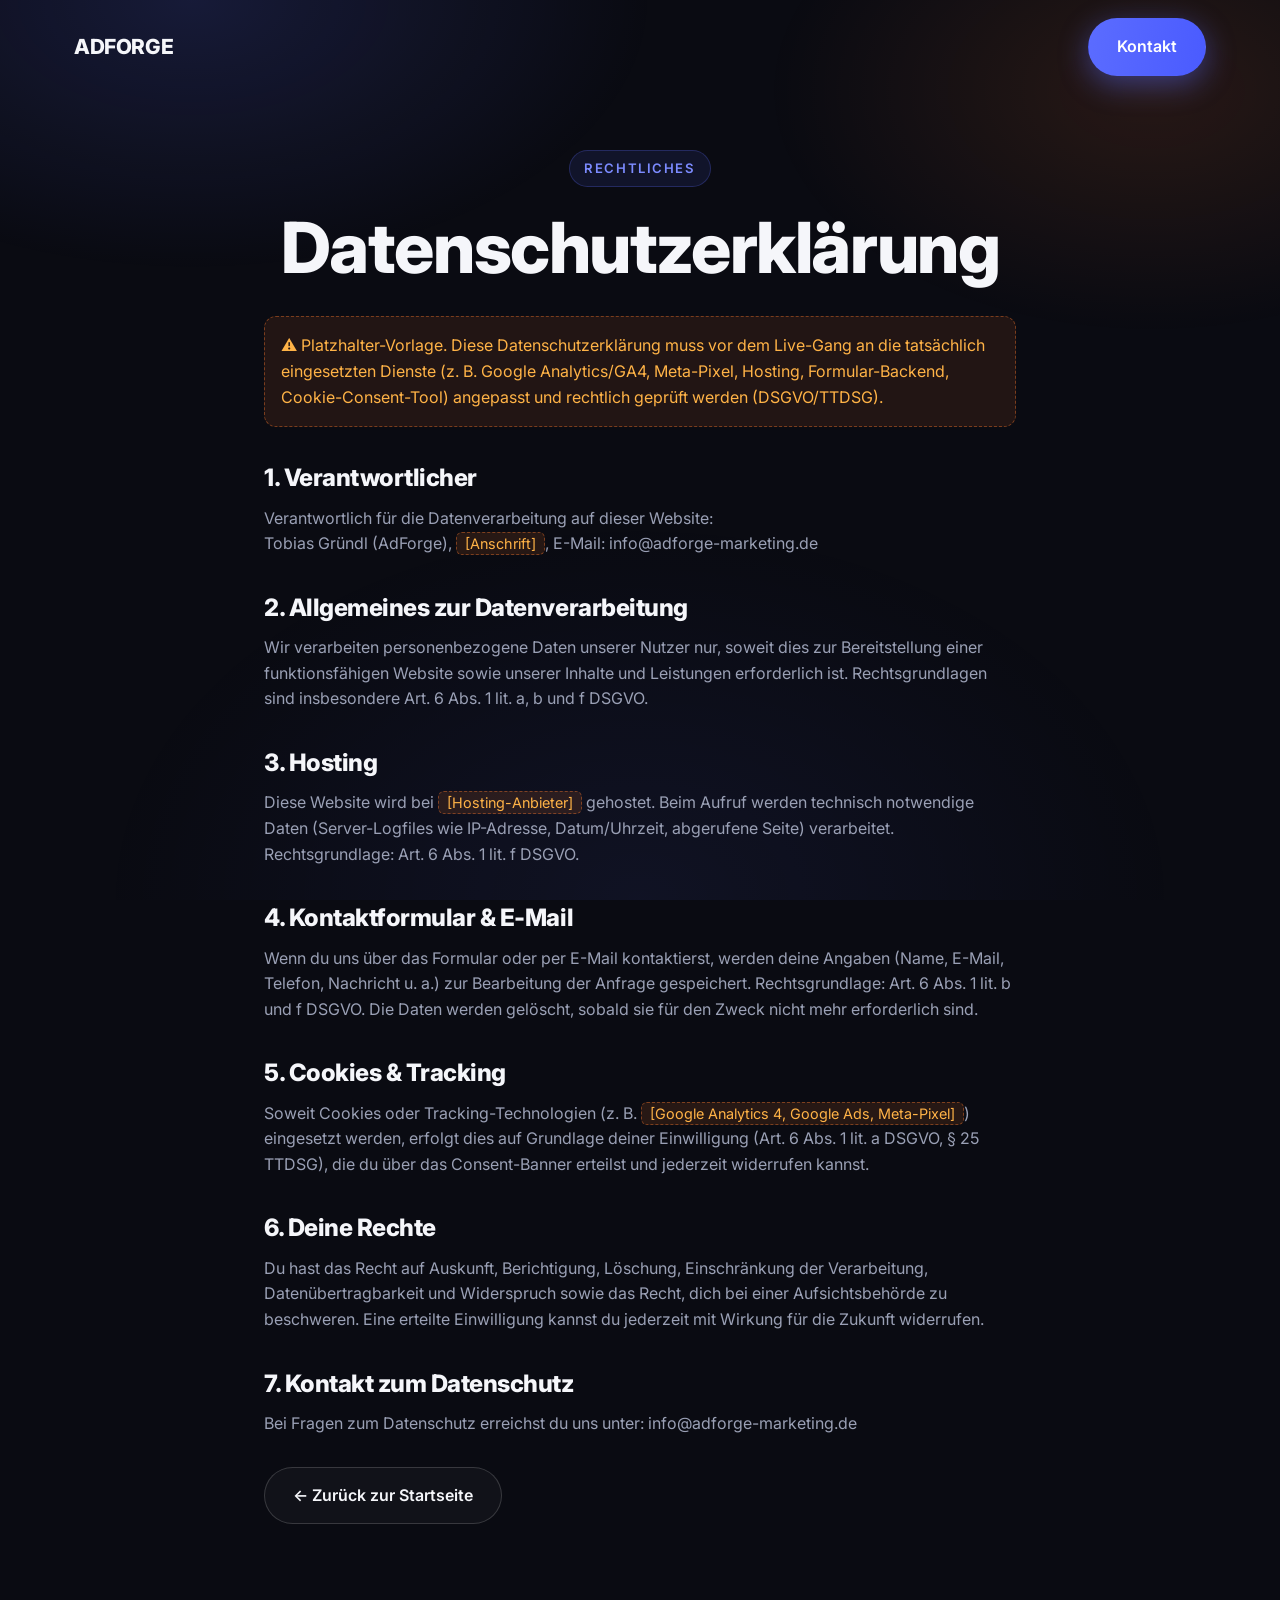
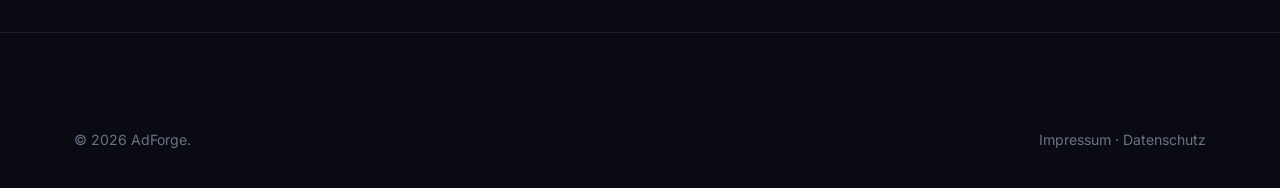
==== datenschutz.html @ 4547f0b6 "Add files via upload" ====
<!DOCTYPE html>
<html lang="de">
<head>
  <meta charset="UTF-8" />
  <meta name="viewport" content="width=device-width, initial-scale=1" />
  <meta name="theme-color" content="#0a0b12" />
  <title>Datenschutzerklärung | AdForge</title>
  <meta name="description" content="Datenschutzerklärung der AdForge Performance Marketing Agentur." />
  <meta name="robots" content="noindex, follow" />
  <link rel="canonical" href="https://www.adforge-marketing.de/datenschutz.html" />
  <link rel="icon" type="image/svg+xml" href="images/adforge-logo.svg" />
  <link href="https://fonts.googleapis.com/css2?family=Inter:wght@400;500;600;700;800&display=swap" rel="stylesheet" />
  <link rel="stylesheet" href="styles.css" />
</head>
<body>
  <header class="header">
    <div class="container nav">
      <a href="index.html" class="logo">ADFORGE</a>
      <div class="nav-cta"><a href="kontakt.html" class="btn btn-primary">Kontakt</a></div>
    </div>
  </header>

  <main>
    <section class="page-hero" style="padding-bottom:10px;">
      <div class="container"><span class="eyebrow">Rechtliches</span><h1>Datenschutzerklärung</h1></div>
    </section>
    <section style="padding-top:20px;">
      <div class="container legal-prose">
        <p style="background:rgba(255,122,47,0.1); border:1px dashed rgba(255,122,47,0.4); padding:16px; border-radius:12px; color:var(--ember-2);">
          ⚠️ Platzhalter-Vorlage. Diese Datenschutzerklärung muss vor dem Live-Gang an die tatsächlich eingesetzten Dienste (z. B. Google Analytics/GA4, Meta-Pixel, Hosting, Formular-Backend, Cookie-Consent-Tool) angepasst und rechtlich geprüft werden (DSGVO/TTDSG).
        </p>

        <h2>1. Verantwortlicher</h2>
        <p>Verantwortlich für die Datenverarbeitung auf dieser Website:<br/>
          Tobias Gründl (AdForge), <span class="ph">[Anschrift]</span>, E-Mail: info@adforge-marketing.de</p>

        <h2>2. Allgemeines zur Datenverarbeitung</h2>
        <p>Wir verarbeiten personenbezogene Daten unserer Nutzer nur, soweit dies zur Bereitstellung einer funktionsfähigen Website sowie unserer Inhalte und Leistungen erforderlich ist. Rechtsgrundlagen sind insbesondere Art. 6 Abs. 1 lit. a, b und f DSGVO.</p>

        <h2>3. Hosting</h2>
        <p>Diese Website wird bei <span class="ph">[Hosting-Anbieter]</span> gehostet. Beim Aufruf werden technisch notwendige Daten (Server-Logfiles wie IP-Adresse, Datum/Uhrzeit, abgerufene Seite) verarbeitet. Rechtsgrundlage: Art. 6 Abs. 1 lit. f DSGVO.</p>

        <h2>4. Kontaktformular &amp; E-Mail</h2>
        <p>Wenn du uns über das Formular oder per E-Mail kontaktierst, werden deine Angaben (Name, E-Mail, Telefon, Nachricht u. a.) zur Bearbeitung der Anfrage gespeichert. Rechtsgrundlage: Art. 6 Abs. 1 lit. b und f DSGVO. Die Daten werden gelöscht, sobald sie für den Zweck nicht mehr erforderlich sind.</p>

        <h2>5. Cookies &amp; Tracking</h2>
        <p>Soweit Cookies oder Tracking-Technologien (z. B. <span class="ph">[Google Analytics 4, Google Ads, Meta-Pixel]</span>) eingesetzt werden, erfolgt dies auf Grundlage deiner Einwilligung (Art. 6 Abs. 1 lit. a DSGVO, § 25 TTDSG), die du über das Consent-Banner erteilst und jederzeit widerrufen kannst.</p>

        <h2>6. Deine Rechte</h2>
        <p>Du hast das Recht auf Auskunft, Berichtigung, Löschung, Einschränkung der Verarbeitung, Datenübertragbarkeit und Widerspruch sowie das Recht, dich bei einer Aufsichtsbehörde zu beschweren. Eine erteilte Einwilligung kannst du jederzeit mit Wirkung für die Zukunft widerrufen.</p>

        <h2>7. Kontakt zum Datenschutz</h2>
        <p>Bei Fragen zum Datenschutz erreichst du uns unter: info@adforge-marketing.de</p>

        <p style="margin-top:30px;"><a href="index.html" class="btn btn-ghost">← Zurück zur Startseite</a></p>
      </div>
    </section>
  </main>

  <footer class="footer">
    <div class="container"><div class="footer-bottom" style="border-top:none;">
      <span>© <span data-year>2026</span> AdForge.</span>
      <span><a href="impressum.html">Impressum</a> · <a href="datenschutz.html">Datenschutz</a></span>
    </div></div>
  </footer>
  <script src="script.js"></script>
</body>
</html>
---- styles.css ----
/* ===================================================================
   AdForge – Dark Premium Stylesheet
   =================================================================== */

:root {
  --bg: #0a0b12;
  --bg-2: #0d0f1a;
  --surface: #13151f;
  --surface-2: #181b27;
  --border: rgba(255, 255, 255, 0.08);
  --border-strong: rgba(255, 255, 255, 0.16);

  --primary: #5b6cff;
  --primary-2: #7c8bff;
  --primary-glow: rgba(91, 108, 255, 0.45);

  --ember: #ff7a2f;
  --ember-2: #ffb347;
  --ember-glow: rgba(255, 122, 47, 0.45);

  --text: #f5f6fa;
  --muted: #9aa0b5;
  --muted-2: #6b7185;

  --radius: 18px;
  --radius-sm: 12px;
  --maxw: 1180px;

  --font: "Inter", -apple-system, BlinkMacSystemFont, "Segoe UI", Roboto, Helvetica, Arial, sans-serif;
}

* { margin: 0; padding: 0; box-sizing: border-box; }

html { scroll-behavior: smooth; scroll-padding-top: 90px; }

body {
  font-family: var(--font);
  background: var(--bg);
  color: var(--text);
  line-height: 1.6;
  -webkit-font-smoothing: antialiased;
  overflow-x: hidden;
}

/* Ambient background glow */
body::before {
  content: "";
  position: fixed;
  inset: 0;
  background:
    radial-gradient(60% 50% at 15% 0%, rgba(91, 108, 255, 0.16), transparent 60%),
    radial-gradient(50% 45% at 90% 10%, rgba(255, 122, 47, 0.12), transparent 60%),
    radial-gradient(60% 60% at 50% 100%, rgba(91, 108, 255, 0.08), transparent 70%);
  z-index: -2;
  pointer-events: none;
}

a { color: inherit; text-decoration: none; }
img { max-width: 100%; display: block; }
ul { list-style: none; }

.container { width: 100%; max-width: var(--maxw); margin: 0 auto; padding: 0 24px; }

section { padding: 96px 0; position: relative; }

/* ---------- Typography ---------- */
h1, h2, h3 { line-height: 1.1; letter-spacing: -0.02em; font-weight: 800; }
h1 { font-size: clamp(2.4rem, 6vw, 4.4rem); }
h2 { font-size: clamp(1.9rem, 4vw, 3rem); }
h3 { font-size: 1.25rem; }

.eyebrow {
  display: inline-flex; align-items: center; gap: 8px;
  font-size: 0.82rem; font-weight: 600; letter-spacing: 0.12em; text-transform: uppercase;
  color: var(--primary-2);
  padding: 7px 14px; border-radius: 100px;
  background: rgba(91, 108, 255, 0.1);
  border: 1px solid rgba(91, 108, 255, 0.25);
  margin-bottom: 22px;
}
.eyebrow.ember { color: var(--ember-2); background: rgba(255,122,47,0.1); border-color: rgba(255,122,47,0.28); }

.section-head { max-width: 720px; margin: 0 auto 60px; text-align: center; }
.section-head p { color: var(--muted); font-size: 1.1rem; margin-top: 18px; }

.gradient-text {
  background: linear-gradient(100deg, var(--primary-2), var(--ember-2));
  -webkit-background-clip: text; background-clip: text; color: transparent;
}

/* ---------- Buttons ---------- */
.btn {
  display: inline-flex; align-items: center; justify-content: center; gap: 10px;
  font-weight: 600; font-size: 1rem; padding: 15px 28px; border-radius: 100px;
  cursor: pointer; border: 1px solid transparent; transition: transform .25s ease, box-shadow .25s ease, background .25s ease;
  white-space: nowrap;
}
.btn-primary {
  color: #fff;
  background: linear-gradient(100deg, var(--primary), #4a5bff);
  box-shadow: 0 8px 30px var(--primary-glow);
}
.btn-primary:hover { transform: translateY(-3px); box-shadow: 0 14px 40px var(--primary-glow); }
.btn-ghost { color: var(--text); border-color: var(--border-strong); background: rgba(255,255,255,0.03); }
.btn-ghost:hover { background: rgba(255,255,255,0.08); transform: translateY(-3px); }
.btn-lg { padding: 18px 36px; font-size: 1.05rem; }

/* ---------- Header ---------- */
.header {
  position: fixed; top: 0; left: 0; right: 0; z-index: 100;
  transition: all .3s ease; padding: 18px 0;
}
.header.scrolled {
  background: rgba(10, 11, 18, 0.8);
  backdrop-filter: blur(18px); -webkit-backdrop-filter: blur(18px);
  border-bottom: 1px solid var(--border); padding: 12px 0;
}
.nav { display: flex; align-items: center; justify-content: space-between; }
.logo { display: flex; align-items: center; gap: 10px; font-weight: 800; font-size: 1.3rem; letter-spacing: -0.02em; }
.logo-mark {
  width: 38px; height: 38px; display: grid; place-items: center;
  font-size: 1.1rem; color: #fff; overflow: hidden;
}
.logo-mark img { width: 100%; height: 100%; object-fit: contain; }
.nav-links { display: flex; gap: 34px; align-items: center; }
.nav-links a { color: var(--muted); font-weight: 500; font-size: 0.97rem; transition: color .2s; position: relative; }
.nav-links a:hover { color: var(--text); }
.nav-cta { display: flex; align-items: center; gap: 14px; }
.nav-toggle { display: none; background: none; border: none; cursor: pointer; flex-direction: column; gap: 5px; padding: 8px; }
.nav-toggle span { width: 24px; height: 2px; background: var(--text); border-radius: 2px; transition: .3s; }

/* ---------- Hero ---------- */
.hero { padding: 170px 0 90px; text-align: center; overflow: hidden; }
.hero-glow {
  position: absolute; top: -10%; left: 50%; transform: translateX(-50%);
  width: 900px; height: 600px; pointer-events: none; z-index: -1;
  background: radial-gradient(circle at 50% 40%, rgba(91,108,255,0.28), transparent 60%);
  filter: blur(20px); animation: pulse 7s ease-in-out infinite;
}
@keyframes pulse { 0%,100%{opacity:.7; transform:translateX(-50%) scale(1);} 50%{opacity:1; transform:translateX(-50%) scale(1.08);} }
.hero h1 { max-width: 950px; margin: 0 auto 24px; }
.hero .sub { font-size: 1.2rem; color: var(--muted); max-width: 640px; margin: 0 auto 38px; }
.hero-cta { display: flex; gap: 16px; justify-content: center; flex-wrap: wrap; margin-bottom: 70px; }

.hero-stats { display: flex; justify-content: center; gap: 56px; flex-wrap: wrap; }
.stat { text-align: center; }
.stat .num { font-size: clamp(2rem, 4vw, 3rem); font-weight: 800; }
.stat .label { color: var(--muted); font-size: 0.92rem; margin-top: 6px; }

/* Sparks */
.spark { position: absolute; width: 3px; height: 3px; border-radius: 50%; background: var(--ember-2); box-shadow: 0 0 8px var(--ember-2); opacity: 0; }

/* ---------- Trust marquee ---------- */
.trust { padding: 50px 0; border-top: 1px solid var(--border); border-bottom: 1px solid var(--border); }
.trust-label { text-align: center; color: var(--muted-2); font-size: 0.82rem; letter-spacing: 0.14em; text-transform: uppercase; margin-bottom: 28px; }
.marquee { overflow: hidden; -webkit-mask-image: linear-gradient(90deg, transparent, #000 12%, #000 88%, transparent); mask-image: linear-gradient(90deg, transparent, #000 12%, #000 88%, transparent); }
.marquee-track { display: flex; gap: 60px; width: max-content; animation: scroll 28s linear infinite; }
.marquee:hover .marquee-track { animation-play-state: paused; }
@keyframes scroll { to { transform: translateX(-50%); } }
.brand-chip { display: flex; align-items: center; gap: 10px; color: var(--muted); font-weight: 600; font-size: 1.05rem; opacity: .75; transition: opacity .2s; white-space: nowrap; }
.brand-chip:hover { opacity: 1; }
.brand-chip svg { width: 22px; height: 22px; }

/* ---------- Pain points ---------- */
.pains { display: grid; grid-template-columns: repeat(auto-fit, minmax(260px, 1fr)); gap: 20px; }
.pain {
  background: var(--surface); border: 1px solid var(--border); border-radius: var(--radius);
  padding: 28px; position: relative; transition: border-color .25s, transform .25s;
}
.pain:hover { border-color: rgba(255,122,47,0.4); transform: translateY(-4px); }
.pain .x { width: 38px; height: 38px; border-radius: 10px; background: rgba(255,122,47,0.12); color: var(--ember-2); display: grid; place-items: center; font-size: 1.3rem; margin-bottom: 16px; }
.pain p { color: var(--muted); }

/* ---------- Services ---------- */
.services-grid { display: grid; grid-template-columns: repeat(auto-fill, minmax(300px, 1fr)); gap: 22px; }
.service {
  background: var(--surface); border: 1px solid var(--border); border-radius: var(--radius);
  padding: 32px; position: relative; overflow: hidden; transition: transform .3s, border-color .3s;
}
.service::after {
  content: ""; position: absolute; inset: 0; opacity: 0; transition: opacity .3s; pointer-events: none;
  background: radial-gradient(400px circle at var(--mx,50%) var(--my,0%), rgba(91,108,255,0.14), transparent 45%);
}
.service:hover { transform: translateY(-6px); border-color: var(--border-strong); }
.service:hover::after { opacity: 1; }
.service.featured { border-color: rgba(91,108,255,0.4); background: linear-gradient(180deg, rgba(91,108,255,0.08), var(--surface)); }
.service .tag { font-size: 0.78rem; color: var(--muted-2); text-transform: uppercase; letter-spacing: 0.1em; font-weight: 600; }
.service .ico { width: 50px; height: 50px; border-radius: 13px; display: grid; place-items: center; margin-bottom: 18px; background: linear-gradient(135deg, rgba(91,108,255,0.2), rgba(255,122,47,0.15)); }
.service .ico svg { width: 26px; height: 26px; stroke: var(--primary-2); }
.service h3 { margin: 6px 0 12px; }
.service p { color: var(--muted); font-size: 0.97rem; margin-bottom: 18px; }
.chips { display: flex; flex-wrap: wrap; gap: 8px; }
.chip { font-size: 0.8rem; padding: 5px 12px; border-radius: 100px; background: rgba(255,255,255,0.05); border: 1px solid var(--border); color: var(--muted); }
.featured-badge { position: absolute; top: 20px; right: 20px; font-size: 0.72rem; font-weight: 700; letter-spacing: 0.08em; text-transform: uppercase; color: #fff; padding: 5px 12px; border-radius: 100px; background: linear-gradient(100deg, var(--primary), var(--ember)); }

/* ---------- Compare ---------- */
.compare { display: grid; grid-template-columns: 1fr 1fr; gap: 22px; }
.compare-col { border-radius: var(--radius); padding: 34px; border: 1px solid var(--border); }
.compare-col.bad { background: var(--surface); }
.compare-col.good { background: linear-gradient(180deg, rgba(91,108,255,0.1), var(--surface)); border-color: rgba(91,108,255,0.35); }
.compare-col h3 { margin-bottom: 22px; display: flex; align-items: center; gap: 10px; }
.compare-col li { display: flex; gap: 12px; padding: 11px 0; color: var(--muted); border-bottom: 1px solid var(--border); align-items: flex-start; }
.compare-col li:last-child { border-bottom: none; }
.compare-col .ic { flex-shrink: 0; width: 22px; height: 22px; border-radius: 50%; display: grid; place-items: center; font-size: .8rem; margin-top: 2px; }
.bad .ic { background: rgba(255,122,47,0.15); color: var(--ember-2); }
.good .ic { background: rgba(91,108,255,0.2); color: var(--primary-2); }
.good li { color: var(--text); }

/* ---------- Results ---------- */
.results-grid { display: grid; grid-template-columns: repeat(auto-fit, minmax(300px, 1fr)); gap: 22px; margin-bottom: 56px; }
.result-card { background: var(--surface); border: 1px solid var(--border); border-radius: var(--radius); padding: 30px; transition: transform .3s, border-color .3s; }
.result-card:hover { transform: translateY(-5px); border-color: var(--border-strong); }
.result-card .meta { display: flex; justify-content: space-between; font-size: 0.8rem; color: var(--muted-2); text-transform: uppercase; letter-spacing: 0.08em; margin-bottom: 18px; }
.result-card .big { font-size: 2.6rem; font-weight: 800; margin-bottom: 8px; }
.result-card .desc { color: var(--muted); font-size: 0.95rem; margin-bottom: 22px; }
.result-mini { display: flex; gap: 22px; padding-top: 18px; border-top: 1px solid var(--border); }
.result-mini div span { display: block; }
.result-mini .v { font-weight: 700; font-size: 1.1rem; }
.result-mini .k { font-size: 0.78rem; color: var(--muted-2); }

.bigstats { display: grid; grid-template-columns: repeat(auto-fit, minmax(180px,1fr)); gap: 20px; }
.bigstat { text-align: center; background: var(--surface); border: 1px solid var(--border); border-radius: var(--radius); padding: 34px 20px; }
.bigstat .num { font-size: clamp(2rem,3.5vw,2.8rem); font-weight: 800; }
.bigstat .label { color: var(--muted); font-size: 0.9rem; margin-top: 8px; }

/* ---------- Testimonials ---------- */
.tm-grid { display: grid; grid-template-columns: repeat(auto-fill, minmax(330px, 1fr)); gap: 22px; }
.tm-card {
  background: var(--surface); border: 1px solid var(--border); border-radius: var(--radius);
  padding: 28px; display: flex; flex-direction: column; transition: transform .3s, border-color .3s;
}
.tm-card:hover { transform: translateY(-5px); border-color: var(--border-strong); }
.tm-top { display: flex; align-items: center; justify-content: space-between; gap: 12px; margin-bottom: 14px; }
.tm-stars { color: var(--ember-2); font-size: 1.05rem; letter-spacing: 2px; }
.tm-score { font-weight: 700; font-size: .95rem; color: var(--text); }
.tm-date { font-size: .8rem; color: var(--muted-2); white-space: nowrap; }
.tm-title { font-size: 1.02rem; font-weight: 700; margin-bottom: 12px; color: var(--text); }
.tm-quote { color: var(--muted); font-size: .96rem; font-style: italic; flex: 1; }
.tm-tags { display: flex; flex-wrap: wrap; gap: 7px; margin-top: 18px; }
.tm-tag { font-size: .74rem; padding: 4px 11px; border-radius: 100px; background: rgba(255,255,255,0.05); border: 1px solid var(--border); color: var(--muted-2); }
.tm-src { display: inline-flex; align-items: center; gap: 8px; justify-content: center; margin: 0 auto 40px; padding: 8px 18px; border-radius: 100px; background: rgba(91,108,255,0.1); border: 1px solid rgba(91,108,255,0.25); color: var(--muted); font-size: .9rem; }
.tm-src strong { color: var(--text); }

/* ---------- Process ---------- */
.steps { display: grid; grid-template-columns: repeat(auto-fit, minmax(240px, 1fr)); gap: 22px; }
.step { background: var(--surface); border: 1px solid var(--border); border-radius: var(--radius); padding: 30px; position: relative; transition: transform .3s, border-color .3s; }
.step:hover { transform: translateY(-5px); border-color: var(--border-strong); }
.step .no { font-size: 0.85rem; color: var(--primary-2); font-weight: 700; letter-spacing: 0.1em; }
.step h3 { margin: 14px 0 12px; }
.step p { color: var(--muted); font-size: 0.95rem; }

/* ---------- Founder ---------- */
.founder { display: grid; grid-template-columns: 0.85fr 1.15fr; gap: 56px; align-items: center; }
.founder-img { position: relative; border-radius: var(--radius); overflow: hidden; border: 1px solid var(--border); aspect-ratio: 4/5; background: linear-gradient(160deg, var(--surface-2), var(--surface)); }
.founder-img .ph { position: absolute; inset: 0; display: grid; place-items: center; text-align: center; color: var(--muted-2); padding: 20px; }
.founder-img img { width: 100%; height: 100%; object-fit: cover; }
.founder ul { margin: 26px 0 30px; }
.founder li { display: flex; gap: 12px; padding: 10px 0; align-items: flex-start; }
.founder li .ic { flex-shrink: 0; width: 24px; height: 24px; border-radius: 50%; background: rgba(91,108,255,0.2); color: var(--primary-2); display: grid; place-items: center; font-size: 0.8rem; margin-top: 3px; }
.rating { display: flex; align-items: center; gap: 12px; margin-top: 6px; }
.stars { color: var(--ember-2); font-size: 1.2rem; letter-spacing: 2px; }

/* ---------- FAQ ---------- */
.faq-list { max-width: 800px; margin: 0 auto; }
.faq-item { border: 1px solid var(--border); border-radius: var(--radius-sm); margin-bottom: 14px; background: var(--surface); overflow: hidden; transition: border-color .25s; }
.faq-item.open { border-color: rgba(91,108,255,0.4); }
.faq-q { width: 100%; text-align: left; background: none; border: none; color: var(--text); font-size: 1.05rem; font-weight: 600; padding: 22px 24px; cursor: pointer; display: flex; justify-content: space-between; align-items: center; gap: 16px; font-family: inherit; }
.faq-q .pm { flex-shrink: 0; width: 26px; height: 26px; border-radius: 50%; background: rgba(91,108,255,0.15); color: var(--primary-2); display: grid; place-items: center; transition: transform .3s; font-size: 1.2rem; }
.faq-item.open .pm { transform: rotate(45deg); }
.faq-a { max-height: 0; overflow: hidden; transition: max-height .35s ease; }
.faq-a p { padding: 0 24px 22px; color: var(--muted); }

/* ---------- CTA band ---------- */
.cta-band { text-align: center; }
.cta-box {
  background: linear-gradient(135deg, rgba(91,108,255,0.14), rgba(255,122,47,0.1));
  border: 1px solid var(--border-strong); border-radius: 28px; padding: 64px 40px; position: relative; overflow: hidden;
}
.cta-box h2 { max-width: 640px; margin: 0 auto 18px; }
.cta-box p { color: var(--muted); max-width: 560px; margin: 0 auto 34px; font-size: 1.1rem; }
.cta-perks { display: flex; gap: 26px; justify-content: center; flex-wrap: wrap; margin-top: 34px; }
.cta-perks span { color: var(--muted); font-size: 0.92rem; display: flex; align-items: center; gap: 8px; }
.cta-perks span::before { content: "✓"; color: var(--primary-2); font-weight: 700; }

/* ---------- Footer ---------- */
.footer { padding: 70px 0 36px; border-top: 1px solid var(--border); }
.footer-top { display: flex; justify-content: space-between; flex-wrap: wrap; gap: 40px; margin-bottom: 48px; }
.footer-brand { max-width: 320px; }
.footer-brand p { color: var(--muted); margin-top: 16px; font-size: 0.95rem; }
.footer-cols { display: flex; gap: 64px; flex-wrap: wrap; }
.footer-col h4 { font-size: 0.85rem; text-transform: uppercase; letter-spacing: 0.1em; color: var(--muted-2); margin-bottom: 16px; }
.footer-col a { display: block; color: var(--muted); padding: 6px 0; font-size: 0.95rem; transition: color .2s; }
.footer-col a:hover { color: var(--text); }
.footer-bottom { display: flex; justify-content: space-between; flex-wrap: wrap; gap: 14px; padding-top: 26px; border-top: 1px solid var(--border); color: var(--muted-2); font-size: 0.88rem; }
.footer-bottom a { color: var(--muted-2); }
.footer-bottom a:hover { color: var(--text); }

/* ---------- Contact page ---------- */
.contact-wrap { display: grid; grid-template-columns: 0.9fr 1.1fr; gap: 50px; align-items: start; }
.contact-info .info-item { display: flex; gap: 16px; padding: 18px 0; border-bottom: 1px solid var(--border); align-items: center; }
.contact-info .info-item:last-child { border-bottom: none; }
.contact-info .ic { width: 46px; height: 46px; border-radius: 12px; background: rgba(91,108,255,0.14); display: grid; place-items: center; flex-shrink: 0; }
.contact-info .ic svg { width: 22px; height: 22px; stroke: var(--primary-2); }
.contact-info .info-item .k { font-size: 0.82rem; color: var(--muted-2); }
.contact-info .info-item .v { font-weight: 600; }
.form-card { background: var(--surface); border: 1px solid var(--border); border-radius: var(--radius); padding: 36px; }
.field { margin-bottom: 20px; }
.field label { display: block; font-size: 0.9rem; font-weight: 500; margin-bottom: 8px; }
.field input, .field select, .field textarea {
  width: 100%; padding: 14px 16px; border-radius: var(--radius-sm); border: 1px solid var(--border-strong);
  background: var(--bg-2); color: var(--text); font-family: inherit; font-size: 0.97rem; transition: border-color .2s;
}
.field input:focus, .field select:focus, .field textarea:focus { outline: none; border-color: var(--primary); }
.field textarea { resize: vertical; min-height: 110px; }
.checkbox-grid { display: grid; grid-template-columns: 1fr 1fr; gap: 10px; }
.check { display: flex; align-items: center; gap: 9px; padding: 12px 14px; border: 1px solid var(--border); border-radius: var(--radius-sm); cursor: pointer; font-size: 0.9rem; transition: border-color .2s; }
.check:hover { border-color: var(--border-strong); }
.check input { width: auto; }
.form-note { font-size: 0.82rem; color: var(--muted-2); margin-top: 8px; }
.form-status { margin-top: 16px; padding: 14px 16px; border-radius: var(--radius-sm); font-size: 0.95rem; }
.form-status.ok { background: rgba(91,108,255,0.12); border: 1px solid rgba(91,108,255,0.4); color: var(--text); }
.form-status.err { background: rgba(255,122,47,0.12); border: 1px solid rgba(255,122,47,0.45); color: var(--ember-2); }
.btn[disabled] { opacity: .6; cursor: not-allowed; }
.legal-prose { max-width: 800px; margin: 0 auto; }
.legal-prose h2 { font-size: 1.5rem; margin: 38px 0 14px; }
.legal-prose p, .legal-prose li { color: var(--muted); margin-bottom: 12px; }
.legal-prose .ph { background: rgba(255,122,47,0.12); border: 1px dashed rgba(255,122,47,0.4); color: var(--ember-2); padding: 2px 8px; border-radius: 6px; font-size: 0.9em; }
.page-hero { padding: 150px 0 40px; text-align: center; }

/* ---------- Reveal animation ---------- */
.reveal { opacity: 0; transform: translateY(28px); transition: opacity .7s cubic-bezier(.2,.7,.2,1), transform .7s cubic-bezier(.2,.7,.2,1); }
.reveal.in { opacity: 1; transform: none; }
.reveal.d1 { transition-delay: .08s; } .reveal.d2 { transition-delay: .16s; }
.reveal.d3 { transition-delay: .24s; } .reveal.d4 { transition-delay: .32s; }

/* ---------- Mobile ---------- */
@media (max-width: 900px) {
  .founder { grid-template-columns: 1fr; }
  .compare { grid-template-columns: 1fr; }
  .contact-wrap { grid-template-columns: 1fr; }
  .footer-top { flex-direction: column; }
}
@media (max-width: 760px) {
  section { padding: 70px 0; }
  .nav-links, .nav-cta .btn { display: none; }
  .nav-toggle { display: flex; }
  .nav-links.open {
    display: flex; flex-direction: column; position: absolute; top: 64px; left: 16px; right: 16px;
    background: var(--surface); border: 1px solid var(--border); border-radius: var(--radius); padding: 22px; gap: 18px;
  }
  .hero-stats { gap: 32px; }
  .checkbox-grid { grid-template-columns: 1fr; }
  .footer-cols { gap: 36px; }
}
@media (prefers-reduced-motion: reduce) {
  * { animation: none !important; transition: none !important; scroll-behavior: auto !important; }
  .reveal { opacity: 1; transform: none; }
}
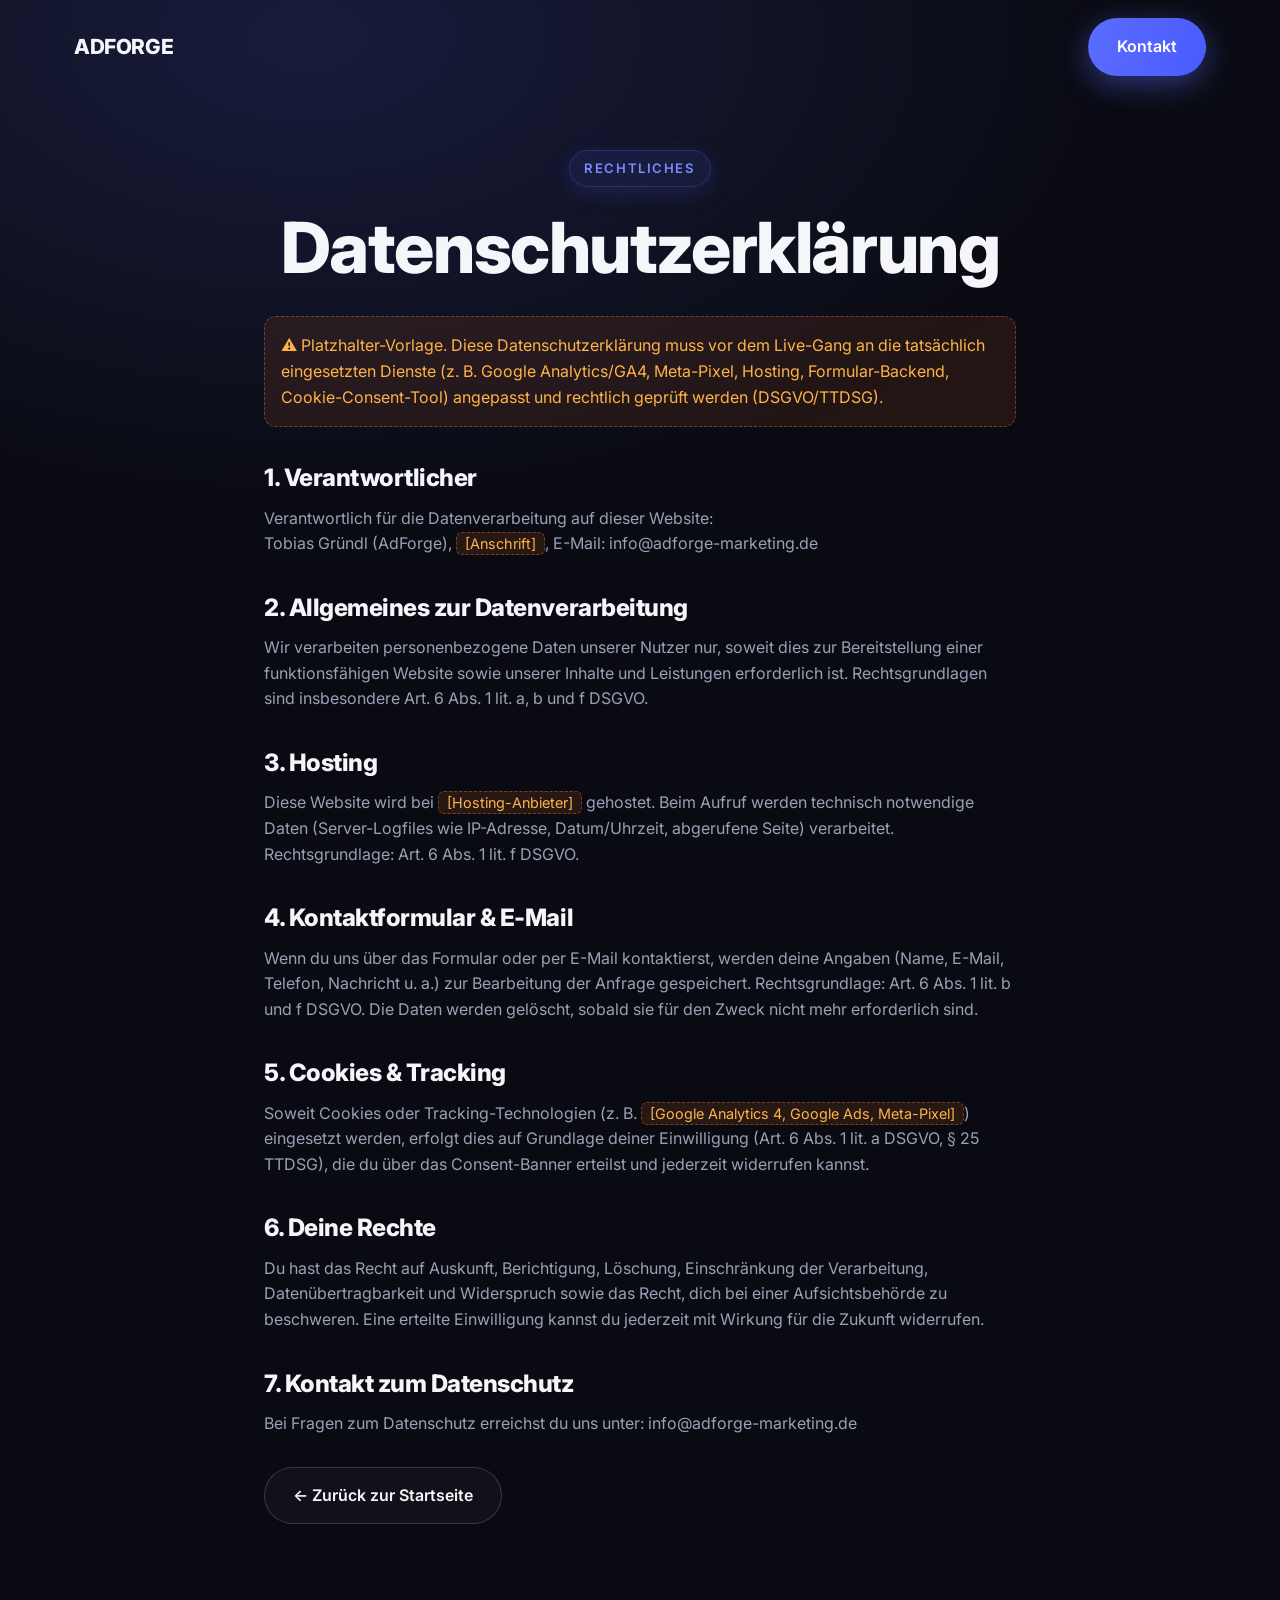
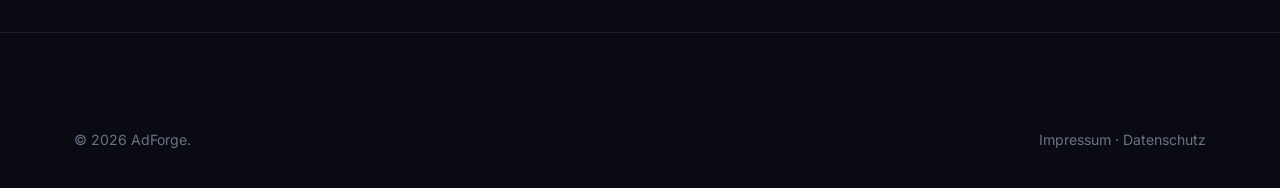
==== commit a47e2f09: "Add files via upload" ====
--- a/datenschutz.html
+++ b/datenschutz.html
@@ -10,7 +10,7 @@
   <link rel="canonical" href="https://www.adforge-marketing.de/datenschutz.html" />
   <link rel="icon" type="image/svg+xml" href="images/adforge-logo.svg" />
   <link href="https://fonts.googleapis.com/css2?family=Inter:wght@400;500;600;700;800&display=swap" rel="stylesheet" />
-  <link rel="stylesheet" href="styles.css" />
+  <link rel="stylesheet" href="styles.css?v=3" />
 </head>
 <body>
   <header class="header">
@@ -63,6 +63,6 @@
       <span><a href="impressum.html">Impressum</a> · <a href="datenschutz.html">Datenschutz</a></span>
     </div></div>
   </footer>
-  <script src="script.js"></script>
+  <script src="script.js?v=3"></script>
 </body>
 </html>
--- a/styles.css
+++ b/styles.css
@@ -356,3 +356,184 @@
   * { animation: none !important; transition: none !important; scroll-behavior: auto !important; }
   .reveal { opacity: 1; transform: none; }
 }
+
+/* ===================================================================
+   Lebendiger & freundlicher – Enhancements
+   =================================================================== */
+:root {
+  --radius: 22px;
+  --radius-sm: 14px;
+  --peach: #ff9a6c;
+  --pink: #ff6fa5;
+}
+
+/* Wärmerer, sanft wandernder Hintergrund-Schimmer */
+body::before {
+  background:
+    radial-gradient(55% 45% at 12% 2%, rgba(91,108,255,0.18), transparent 60%),
+    radial-gradient(50% 45% at 88% 8%, rgba(255,122,47,0.17), transparent 60%),
+    radial-gradient(45% 40% at 78% 92%, rgba(255,111,165,0.11), transparent 65%),
+    radial-gradient(55% 55% at 28% 100%, rgba(91,108,255,0.10), transparent 70%);
+  background-size: 200% 200%;
+  animation: auroraDrift 26s ease-in-out infinite alternate;
+}
+@keyframes auroraDrift {
+  0%   { background-position: 0% 0%; }
+  100% { background-position: 100% 100%; }
+}
+
+/* Schimmernde Verlaufs-Überschrift */
+.gradient-text {
+  background: linear-gradient(100deg, var(--primary-2), var(--ember-2), var(--pink), var(--primary-2));
+  background-size: 260% auto;
+  -webkit-background-clip: text; background-clip: text; color: transparent;
+  animation: shimmer 7s linear infinite;
+}
+@keyframes shimmer { to { background-position: 260% center; } }
+
+/* Freundlicheres „Aufploppen" beim Reinscrollen */
+.reveal { transform: translateY(28px) scale(.985); }
+.reveal.in { transform: none; }
+
+/* Schwebende, leuchtende Leistungs-Icons */
+.service .ico { animation: floaty 5s ease-in-out infinite; }
+.service:nth-child(2n) .ico { animation-delay: .8s; }
+.service:nth-child(3n) .ico { animation-delay: 1.6s; }
+.service:hover .ico { box-shadow: 0 10px 30px rgba(255,122,47,0.35); }
+@keyframes floaty { 0%,100% { transform: translateY(0); } 50% { transform: translateY(-7px); } }
+
+/* Bouncier Buttons, sanft leuchtender Haupt-Button */
+.btn { transition: transform .25s cubic-bezier(.34,1.56,.64,1), box-shadow .25s ease, background .25s ease; }
+.btn:hover { transform: translateY(-3px) scale(1.03); }
+.btn:active { transform: translateY(-1px) scale(.99); }
+.btn-primary { animation: ctaGlow 3.2s ease-in-out infinite; }
+@keyframes ctaGlow {
+  0%,100% { box-shadow: 0 8px 30px rgba(91,108,255,0.40); }
+  50%     { box-shadow: 0 10px 40px rgba(255,122,47,0.45); }
+}
+
+/* Wärmere, rundere Karten mit lebhafterem Hover */
+.service, .result-card, .step, .tm-card, .pain, .bigstat {
+  border-radius: var(--radius);
+  background-image: linear-gradient(180deg, rgba(255,255,255,0.045), transparent 42%);
+}
+.service:hover, .result-card:hover, .step:hover, .tm-card:hover {
+  transform: translateY(-8px) scale(1.012);
+}
+
+/* Freundliche Akzente */
+.eyebrow { box-shadow: 0 6px 22px rgba(91,108,255,0.18); }
+.eyebrow.ember { box-shadow: 0 6px 22px rgba(255,122,47,0.18); }
+.brand-chip:hover { color: var(--ember-2); }
+.step .no { color: var(--ember-2); }
+
+/* CTA-Box etwas wärmer & lebendiger */
+.cta-box {
+  background: linear-gradient(135deg, rgba(91,108,255,0.16), rgba(255,111,165,0.10) 55%, rgba(255,122,47,0.14));
+}
+
+@media (prefers-reduced-motion: reduce) {
+  body::before { animation: none !important; }
+  .gradient-text { animation: none !important; }
+  .service .ico { animation: none !important; }
+  .btn-primary { animation: none !important; }
+}
+
+/* ===================================================================
+   Mobile-Layouts (≤760px) – bewusst abwechslungsreich, nur Mobile
+   =================================================================== */
+.slider-dots { display: none; }
+
+@media (max-width: 760px) {
+
+  /* Header: CTA kompakt sichtbar + Hamburger */
+  .nav-cta .btn { display: inline-flex; padding: 8px 12px; font-size: .74rem; }
+  .nav-cta { gap: 9px; }
+  .logo { font-size: 1.1rem; }
+  .logo-mark { width: 30px; height: 30px; }
+
+  /* Sektionen kompakter */
+  .section-head { margin-bottom: 34px; }
+  .section-head p { font-size: .96rem; }
+
+  /* 1) Pain-Points → 2×2 Kacheln */
+  .pains { grid-template-columns: 1fr 1fr; gap: 11px; }
+  .pain { padding: 16px 13px; border-radius: 16px; }
+  .pain:hover { transform: none; }
+  .pain .x { width: 32px; height: 32px; font-size: 1.05rem; margin-bottom: 10px; }
+  .pain h3 { font-size: .95rem; }
+  .pain p { font-size: .79rem; }
+
+  /* 2) Leistungen → wischbarer Slider */
+  .services-grid {
+    display: flex; gap: 14px; overflow-x: auto; overflow-y: hidden;
+    scroll-snap-type: x mandatory; -webkit-overflow-scrolling: touch;
+    padding: 4px 0 8px; scrollbar-width: none;
+  }
+  .services-grid::-webkit-scrollbar { display: none; }
+  .services-grid > .service { flex: 0 0 80%; scroll-snap-align: center; }
+  .service { padding: 24px 20px; }
+  .service:hover { transform: none; }
+  .services-grid .reveal { opacity: 1 !important; transform: none !important; }
+
+  /* 3) Warum AdForge → 2 Spalten nebeneinander, kompakt */
+  .compare { grid-template-columns: 1fr 1fr; gap: 10px; }
+  .compare-col { padding: 16px 11px; border-radius: 16px; }
+  .compare-col h3 { font-size: .88rem; margin-bottom: 12px; gap: 6px; }
+  .compare-col li { font-size: .72rem; padding: 7px 0; gap: 7px; }
+  .compare-col .ic { width: 18px; height: 18px; font-size: .6rem; margin-top: 1px; }
+
+  /* 4) Ergebnisse → 2×2 mit großen Zahlen */
+  .results-grid { grid-template-columns: 1fr 1fr; gap: 11px; margin-bottom: 32px; }
+  .result-card { padding: 16px 12px; border-radius: 16px; }
+  .result-card:hover { transform: none; }
+  .result-card .meta { flex-direction: column; gap: 3px; font-size: .6rem; margin-bottom: 9px; }
+  .result-card .big { font-size: 1.8rem; margin-bottom: 6px; }
+  .result-card .desc { font-size: .73rem; margin-bottom: 12px; }
+  .result-mini { gap: 9px; padding-top: 11px; }
+  .result-mini .v { font-size: .86rem; }
+  .result-mini .k { font-size: .57rem; }
+  .bigstats { grid-template-columns: 1fr 1fr; gap: 11px; }
+  .bigstat { padding: 22px 12px; }
+
+  /* 5) Bewertungen → wischbarer Slider */
+  .tm-grid {
+    display: flex; gap: 14px; overflow-x: auto; overflow-y: hidden;
+    scroll-snap-type: x mandatory; -webkit-overflow-scrolling: touch;
+    padding: 4px 0 8px; scrollbar-width: none;
+  }
+  .tm-grid::-webkit-scrollbar { display: none; }
+  .tm-grid > .tm-card { flex: 0 0 84%; scroll-snap-align: center; }
+  .tm-card:hover { transform: none; }
+  .tm-grid .reveal { opacity: 1 !important; transform: none !important; }
+
+  /* Slider-Punkte */
+  .slider-dots { display: flex; justify-content: center; gap: 8px; margin-top: 14px; }
+  .slider-dots button { width: 8px; height: 8px; padding: 0; border: none; border-radius: 50%; background: rgba(255,255,255,.22); cursor: pointer; transition: all .25s ease; }
+  .slider-dots button.active { background: var(--primary-2); width: 22px; border-radius: 5px; }
+
+  /* 6) Prozess → vertikale Timeline */
+  .steps { display: block; }
+  .step {
+    position: relative; background: transparent !important; border: none !important;
+    box-shadow: none !important; transform: none !important; border-radius: 0;
+    border-left: 2px solid rgba(91,108,255,.30);
+    margin-left: 7px; padding: 0 0 26px 24px;
+  }
+  .step:last-child { padding-bottom: 0; }
+  .step::before {
+    content: ""; position: absolute; left: -8px; top: 3px; width: 14px; height: 14px;
+    border-radius: 50%; background: linear-gradient(135deg, var(--primary), var(--ember));
+    box-shadow: 0 0 0 4px var(--bg);
+  }
+  .step .no { font-size: .72rem; }
+  .step h3 { margin: 8px 0 8px; font-size: 1.12rem; }
+  .step p { font-size: .9rem; }
+
+  /* Große CTA-Buttons: umbrechen statt überlaufen */
+  .btn-lg { white-space: normal; padding: 15px 22px; font-size: .95rem; line-height: 1.25; }
+  .hero-cta { width: 100%; }
+  .hero-cta .btn { width: 100%; }
+  .cta-box { padding: 40px 20px; }
+  .cta-box .btn-lg { display: flex; width: 100%; max-width: 100%; }
+}
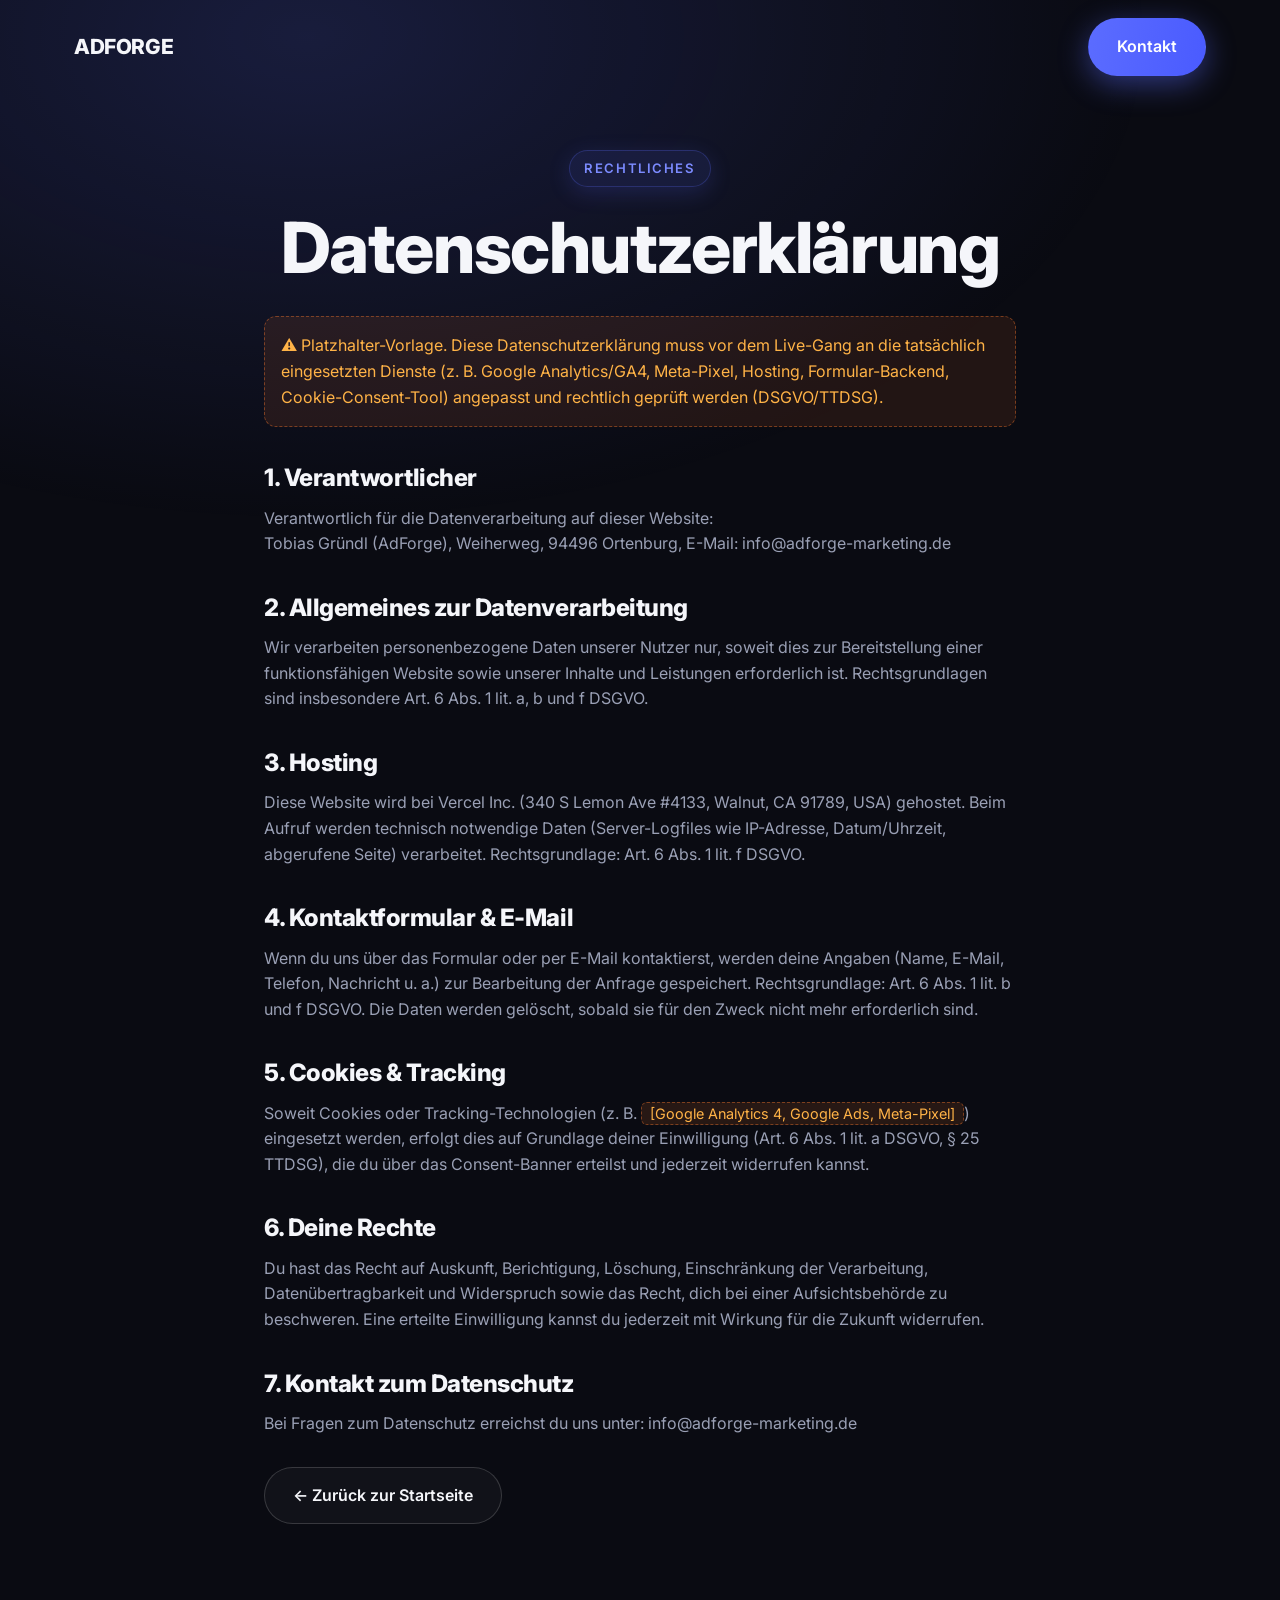
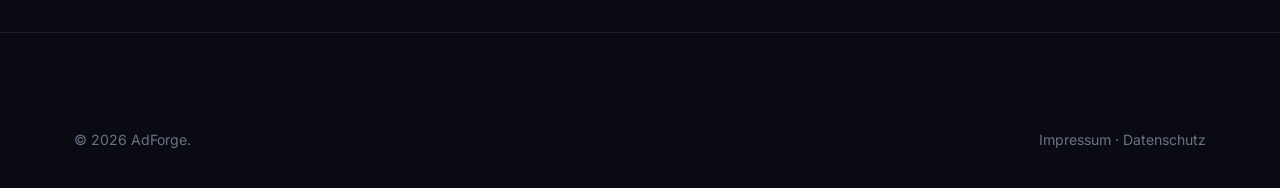
==== commit 37a3cfc3: "Add files via upload" ====
--- a/datenschutz.html
+++ b/datenschutz.html
@@ -32,13 +32,13 @@
 
         <h2>1. Verantwortlicher</h2>
         <p>Verantwortlich für die Datenverarbeitung auf dieser Website:<br/>
-          Tobias Gründl (AdForge), <span class="ph">[Anschrift]</span>, E-Mail: info@adforge-marketing.de</p>
+          Tobias Gründl (AdForge), Weiherweg, 94496 Ortenburg, E-Mail: info@adforge-marketing.de</p>
 
         <h2>2. Allgemeines zur Datenverarbeitung</h2>
         <p>Wir verarbeiten personenbezogene Daten unserer Nutzer nur, soweit dies zur Bereitstellung einer funktionsfähigen Website sowie unserer Inhalte und Leistungen erforderlich ist. Rechtsgrundlagen sind insbesondere Art. 6 Abs. 1 lit. a, b und f DSGVO.</p>
 
         <h2>3. Hosting</h2>
-        <p>Diese Website wird bei <span class="ph">[Hosting-Anbieter]</span> gehostet. Beim Aufruf werden technisch notwendige Daten (Server-Logfiles wie IP-Adresse, Datum/Uhrzeit, abgerufene Seite) verarbeitet. Rechtsgrundlage: Art. 6 Abs. 1 lit. f DSGVO.</p>
+        <p>Diese Website wird bei Vercel Inc. (340 S Lemon Ave #4133, Walnut, CA 91789, USA) gehostet. Beim Aufruf werden technisch notwendige Daten (Server-Logfiles wie IP-Adresse, Datum/Uhrzeit, abgerufene Seite) verarbeitet. Rechtsgrundlage: Art. 6 Abs. 1 lit. f DSGVO.</p>
 
         <h2>4. Kontaktformular &amp; E-Mail</h2>
         <p>Wenn du uns über das Formular oder per E-Mail kontaktierst, werden deine Angaben (Name, E-Mail, Telefon, Nachricht u. a.) zur Bearbeitung der Anfrage gespeichert. Rechtsgrundlage: Art. 6 Abs. 1 lit. b und f DSGVO. Die Daten werden gelöscht, sobald sie für den Zweck nicht mehr erforderlich sind.</p>
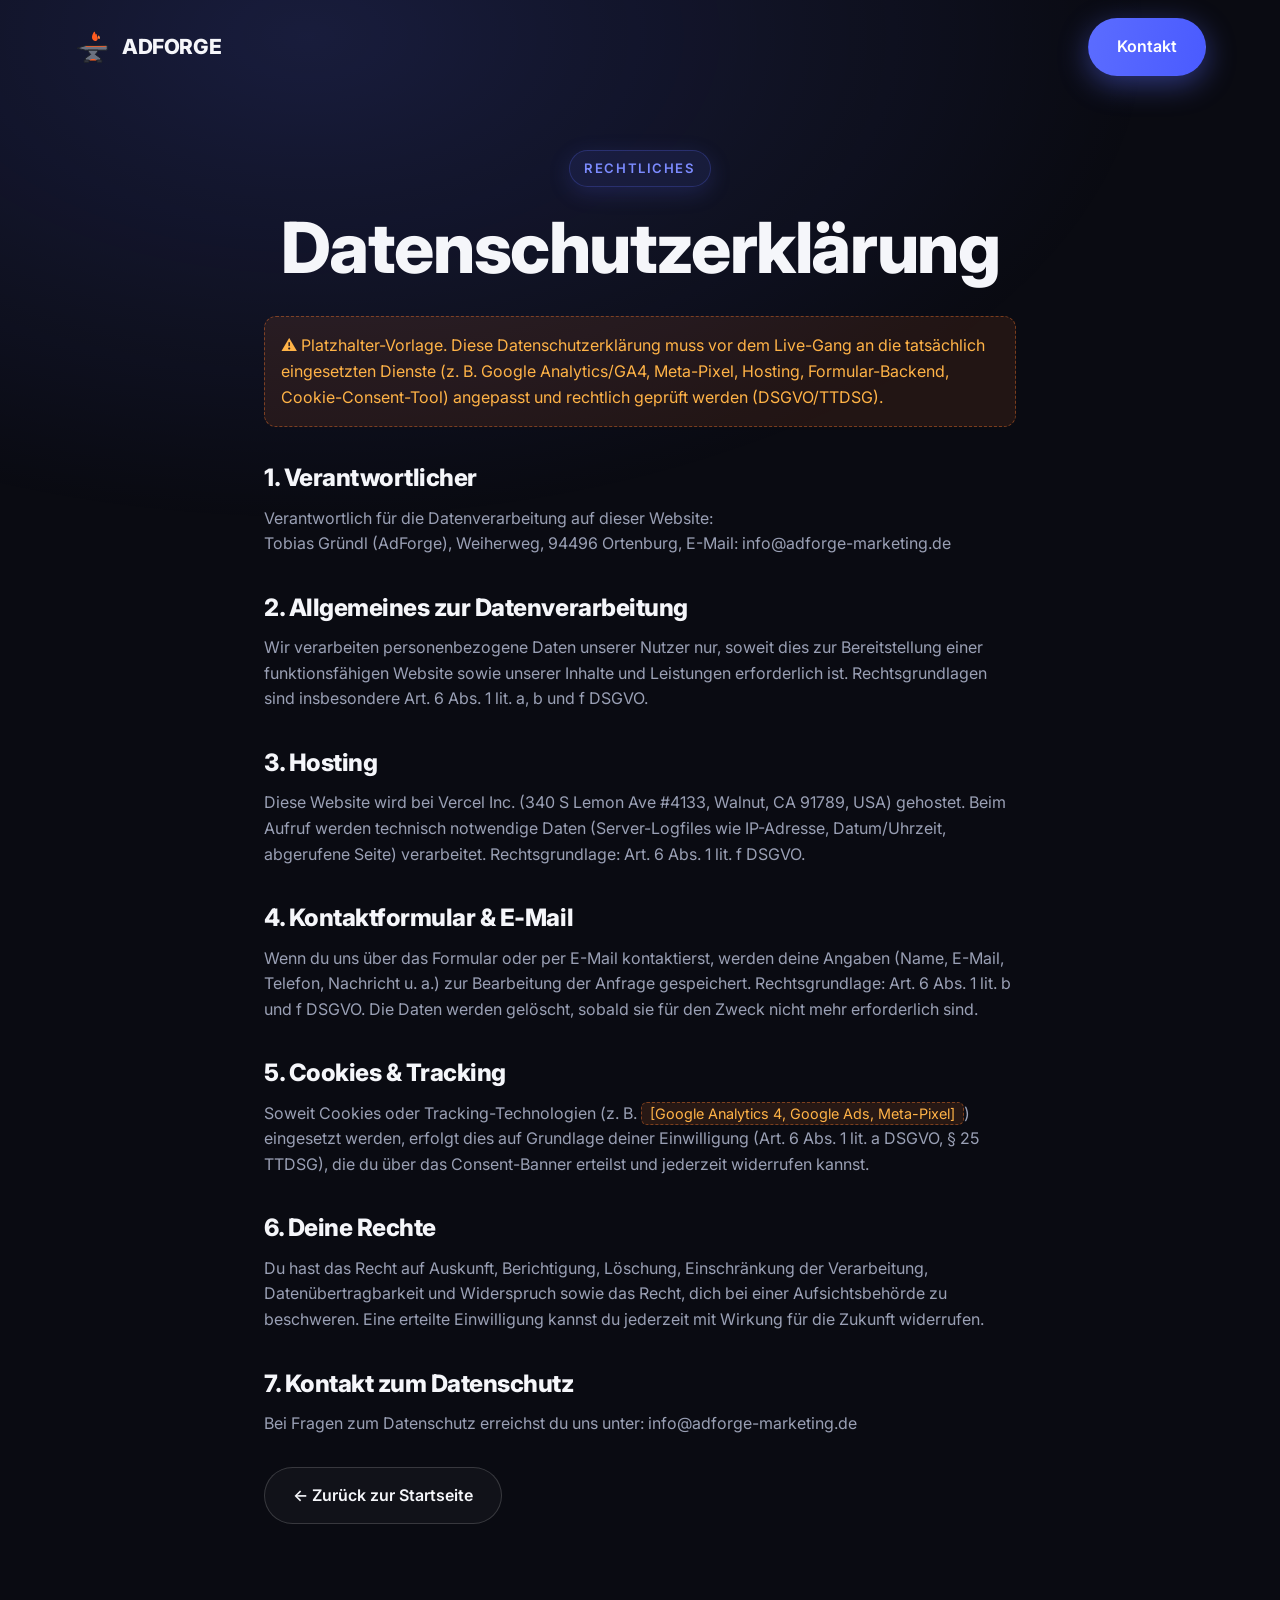
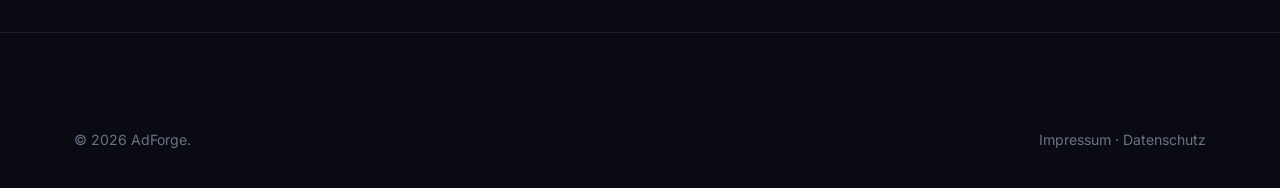
==== commit ce832a2b: "Replace logo text with image in datenschutz.html" ====
--- a/datenschutz.html
+++ b/datenschutz.html
@@ -1,6 +1,15 @@
 <!DOCTYPE html>
 <html lang="de">
 <head>
+  <!-- Google tag (gtag.js) -->
+  <script async src="https://www.googletagmanager.com/gtag/js?id=G-VGM3GDMBKW"></script>
+  <script>
+    window.dataLayer = window.dataLayer || [];
+    function gtag(){dataLayer.push(arguments);}
+    gtag('js', new Date());
+    gtag('config', 'G-VGM3GDMBKW');
+  </script>
+
   <meta charset="UTF-8" />
   <meta name="viewport" content="width=device-width, initial-scale=1" />
   <meta name="theme-color" content="#0a0b12" />
@@ -15,7 +24,7 @@
 <body>
   <header class="header">
     <div class="container nav">
-      <a href="index.html" class="logo">ADFORGE</a>
+      <a href="index.html" class="logo"><span class="logo-mark"><img src="images/adforge-logo.svg" alt="" /></span>ADFORGE</a>
       <div class="nav-cta"><a href="kontakt.html" class="btn btn-primary">Kontakt</a></div>
     </div>
   </header>
@@ -63,6 +72,6 @@
       <span><a href="impressum.html">Impressum</a> · <a href="datenschutz.html">Datenschutz</a></span>
     </div></div>
   </footer>
-  <script src="script.js?v=3"></script>
+  <script src="script.js?v=4"></script>
 </body>
 </html>
--- a/styles.css
+++ b/styles.css
@@ -378,7 +378,7 @@
   animation: auroraDrift 26s ease-in-out infinite alternate;
 }
 @keyframes auroraDrift {
-  0%   { background-position: 0% 0%; }
+  0% { background-position: 0% 0%; }
   100% { background-position: 100% 100%; }
 }
 
@@ -409,7 +409,7 @@
 .btn-primary { animation: ctaGlow 3.2s ease-in-out infinite; }
 @keyframes ctaGlow {
   0%,100% { box-shadow: 0 8px 30px rgba(91,108,255,0.40); }
-  50%     { box-shadow: 0 10px 40px rgba(255,122,47,0.45); }
+  50% { box-shadow: 0 10px 40px rgba(255,122,47,0.45); }
 }
 
 /* Wärmere, rundere Karten mit lebhafterem Hover */
@@ -537,3 +537,121 @@
   .cta-box { padding: 40px 20px; }
   .cta-box .btn-lg { display: flex; width: 100%; max-width: 100%; }
 }
+
+/* ===================================================================
+   Pricing-Pakete (Website-Verkaufsseite websites.html)
+   =================================================================== */
+.pricing-grid { display: grid; grid-template-columns: repeat(2, 1fr); gap: 24px; }
+.price-card {
+  position: relative; background: var(--surface); border: 1px solid var(--border);
+  border-radius: var(--radius); padding: 36px 32px; display: flex; flex-direction: column;
+  transition: transform .3s, border-color .3s;
+}
+.price-card:hover { transform: translateY(-6px); border-color: var(--border-strong); }
+.price-card.featured { border-color: rgba(91,108,255,0.4); background: linear-gradient(180deg, rgba(91,108,255,0.1), var(--surface)); }
+.price-card .price-ribbon {
+  position: absolute; top: -14px; right: 26px; font-size: .72rem; font-weight: 700;
+  letter-spacing: .08em; text-transform: uppercase; color: #fff; padding: 6px 16px;
+  border-radius: 100px; background: linear-gradient(100deg, var(--primary), var(--ember));
+}
+.price-card .price-tag { font-size: .78rem; color: var(--muted-2); text-transform: uppercase; letter-spacing: .1em; font-weight: 600; margin-bottom: 8px; }
+.price-card h3 { margin-bottom: 6px; }
+.price-card .tagline { color: var(--muted); font-size: .95rem; margin-bottom: 22px; }
+.price-card .amount { font-size: 2.6rem; font-weight: 800; margin-bottom: 4px; }
+.price-card .amount span { font-size: 1rem; font-weight: 600; color: var(--muted); }
+.price-card .note { font-size: .82rem; color: var(--muted-2); margin-bottom: 24px; }
+.price-list { list-style: none; margin: 0 0 28px; padding: 0; flex: 1; }
+.price-list li { display: flex; gap: 10px; align-items: flex-start; font-size: .92rem; padding: 9px 0; border-bottom: 1px solid var(--border); }
+.price-list li:last-child { border-bottom: none; }
+.price-list li .ck { color: var(--primary-2); font-weight: 800; flex-shrink: 0; }
+
+/* Paket-Auswahl im Formular */
+.pkg-choice { display: grid; grid-template-columns: 1fr 1fr; gap: 12px; margin-bottom: 22px; }
+.pkg-option {
+  border: 1px solid var(--border-strong); border-radius: var(--radius-sm); padding: 14px 16px;
+  cursor: pointer; background: var(--bg-2); transition: border-color .2s, background .2s;
+}
+.pkg-option.active { border-color: var(--primary); background: rgba(91,108,255,0.12); }
+.pkg-option .pkg-name { font-weight: 700; font-size: .92rem; }
+.pkg-option .pkg-price { font-size: .82rem; color: var(--muted); margin-top: 2px; }
+.pkg-option input { display: none; }
+.price-summary {
+  display: flex; align-items: center; justify-content: space-between;
+  border: 1px dashed rgba(91,108,255,0.4); border-radius: var(--radius-sm);
+  padding: 14px 18px; margin-bottom: 22px; background: rgba(91,108,255,0.06);
+}
+.price-summary .label { font-size: .85rem; color: var(--muted); }
+.price-summary .total { font-size: 1.4rem; font-weight: 800; }
+.check { justify-content: space-between; }
+
+@media (max-width: 760px) {
+  .pricing-grid { grid-template-columns: 1fr; }
+  .pkg-choice { grid-template-columns: 1fr; }
+}
+
+/* ===================================================================
+   Schweiz-Landingpage (schweiz.html) – ruhigerer, zweispaltiger Hero
+   =================================================================== */
+.nav-avatar { width: 32px; height: 32px; border-radius: 50%; object-fit: cover; border: 1px solid var(--border-strong); }
+
+.hero-ch { padding: 156px 0 96px; text-align: left; }
+.hero-ch .container { display: grid; grid-template-columns: 1.3fr 1fr; gap: 64px; align-items: center; }
+.hero-ch .spark { display: none; }
+.hero-ch h1 { max-width: 640px; margin: 0 0 22px; }
+.hero-ch .sub { text-align: left; margin: 0 0 34px; max-width: 600px; }
+.hero-ch .hero-cta { justify-content: flex-start; margin-bottom: 0; }
+
+.hero-trust { display: flex; gap: 24px; flex-wrap: wrap; margin-top: 30px; }
+.hero-trust span { display: flex; align-items: center; gap: 8px; font-size: .87rem; color: var(--muted); }
+.hero-trust span::before { content: "✓"; color: var(--primary-2); font-weight: 700; }
+
+.hero-portrait { position: relative; max-width: 460px; margin: 0 auto; }
+.hero-portrait img {
+  width: 100%; aspect-ratio: 4 / 5; object-fit: cover; border-radius: var(--radius);
+  border: 1px solid var(--border); display: block;
+}
+.portrait-card {
+  position: absolute; left: 18px; right: 18px; bottom: 18px;
+  background: rgba(13, 15, 26, 0.88); backdrop-filter: blur(10px); -webkit-backdrop-filter: blur(10px);
+  border: 1px solid var(--border-strong); border-radius: var(--radius-sm); padding: 16px 18px;
+}
+.portrait-card .name { font-weight: 700; font-size: 1rem; }
+.portrait-card .role { font-size: .85rem; color: var(--primary-2); margin-top: 2px; }
+.portrait-card .tag { font-size: .78rem; color: var(--muted-2); margin-top: 6px; }
+.portrait-stat {
+  position: absolute; top: -16px; right: -16px; background: var(--surface);
+  border: 1px solid var(--border-strong); border-radius: var(--radius-sm);
+  padding: 14px 18px; text-align: center; box-shadow: 0 20px 40px -14px rgba(0,0,0,.55);
+}
+.portrait-stat .num { font-size: 1.25rem; font-weight: 800; }
+.portrait-stat .label { font-size: .68rem; color: var(--muted-2); margin-top: 2px; max-width: 110px; }
+
+.system-grid { display: grid; grid-template-columns: repeat(2, 1fr); gap: 22px; }
+
+.case-grid { display: grid; grid-template-columns: 1fr 1fr; gap: 48px; align-items: start; }
+.case-info h3 { font-size: 1.05rem; margin: 0 0 14px; }
+.case-info h3 + p { margin-bottom: 26px; }
+.case-info ul { display: flex; flex-direction: column; gap: 11px; }
+.case-info li { display: flex; gap: 10px; color: var(--text); font-size: .95rem; align-items: flex-start; }
+.case-info li .ic { color: var(--primary-2); font-weight: 800; flex-shrink: 0; }
+.case-kpis .bigstats { grid-template-columns: repeat(2, 1fr); }
+
+.cta-mini { padding: 56px 0; text-align: center; }
+.cta-mini p { color: var(--muted); font-size: 1.1rem; margin-bottom: 24px; }
+
+@media (max-width: 900px) {
+  .hero-ch .container { grid-template-columns: 1fr; }
+  .case-grid { grid-template-columns: 1fr; gap: 36px; }
+}
+
+@media (max-width: 760px) {
+  .hero-ch { padding: 118px 0 60px; text-align: center; }
+  .hero-ch h1, .hero-ch .sub { margin-left: auto; margin-right: auto; text-align: center; }
+  .hero-ch .hero-cta { justify-content: center; }
+  .hero-trust { justify-content: center; }
+  .hero-portrait { max-width: 320px; margin-top: 8px; }
+  .portrait-stat { top: -12px; right: -8px; padding: 10px 14px; }
+  .portrait-stat .label { max-width: 90px; }
+  .system-grid { grid-template-columns: 1fr; }
+  .nav-avatar { display: none; }
+}
